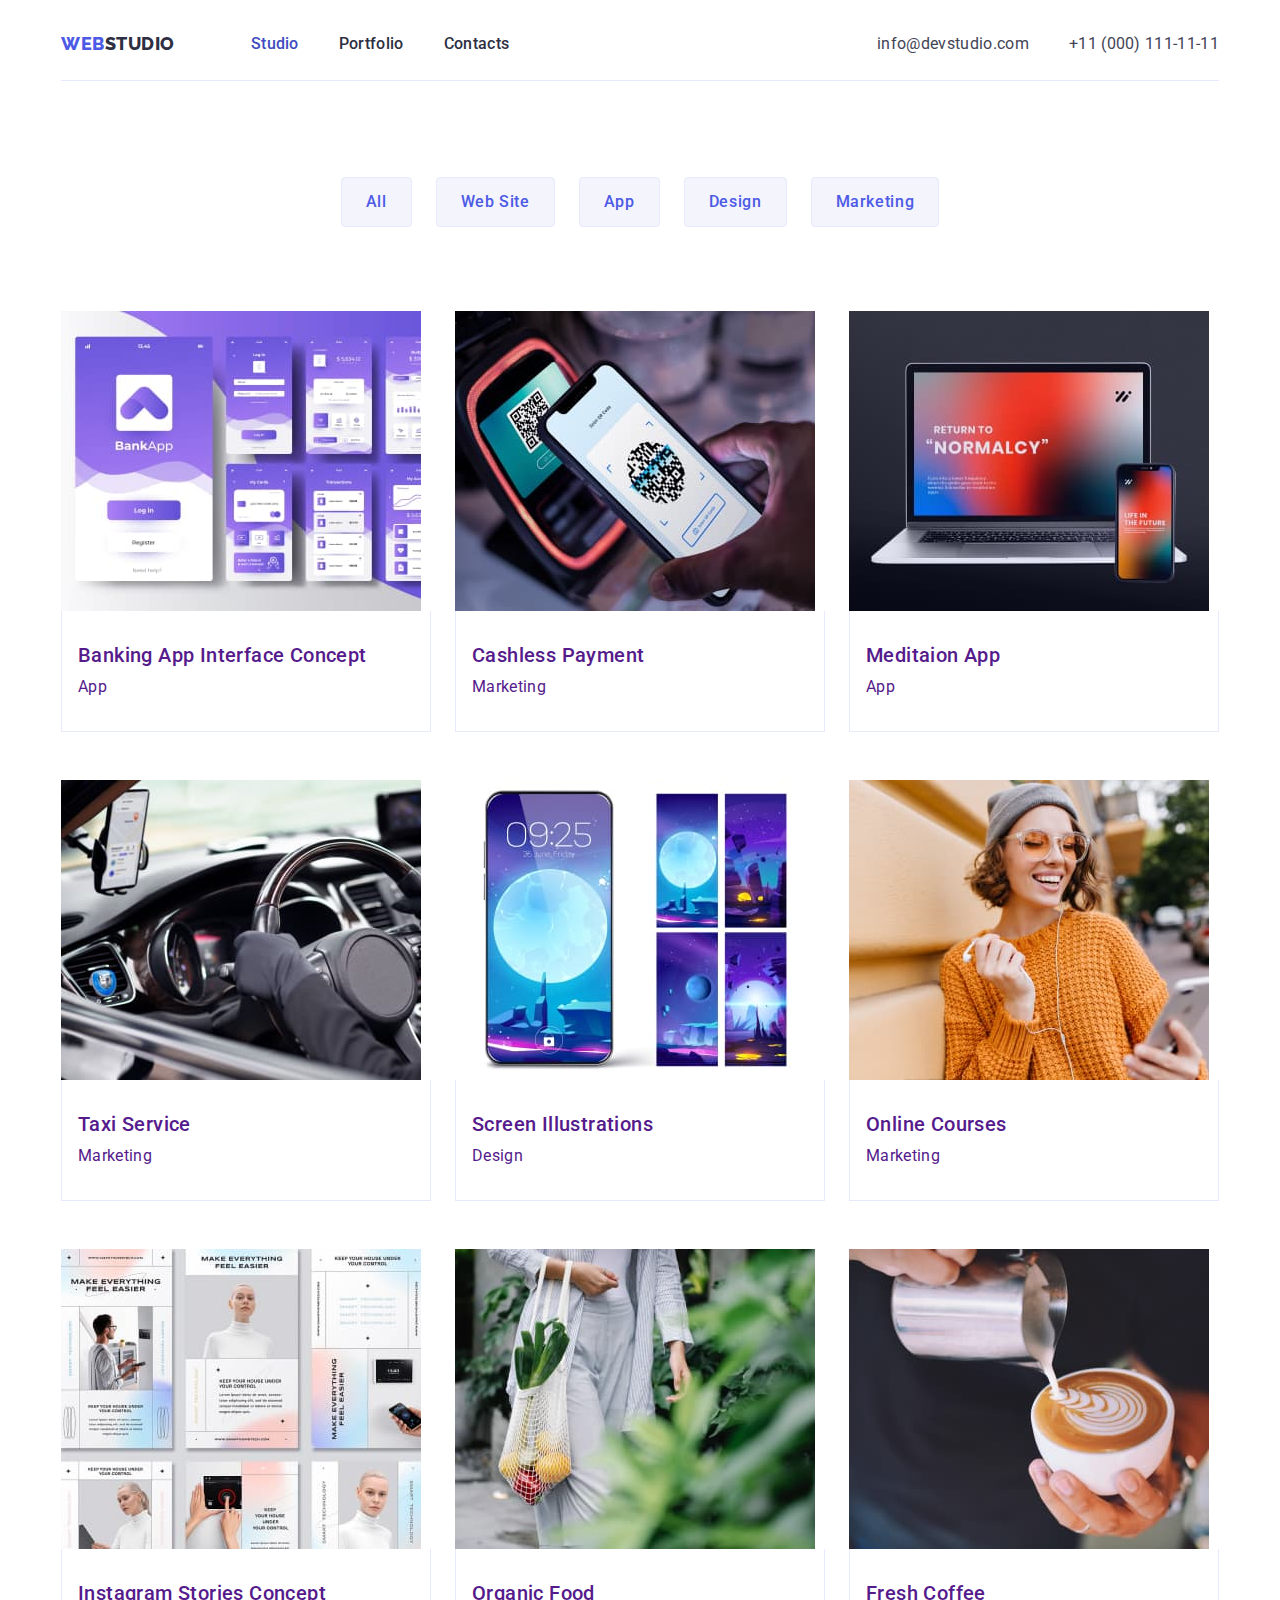
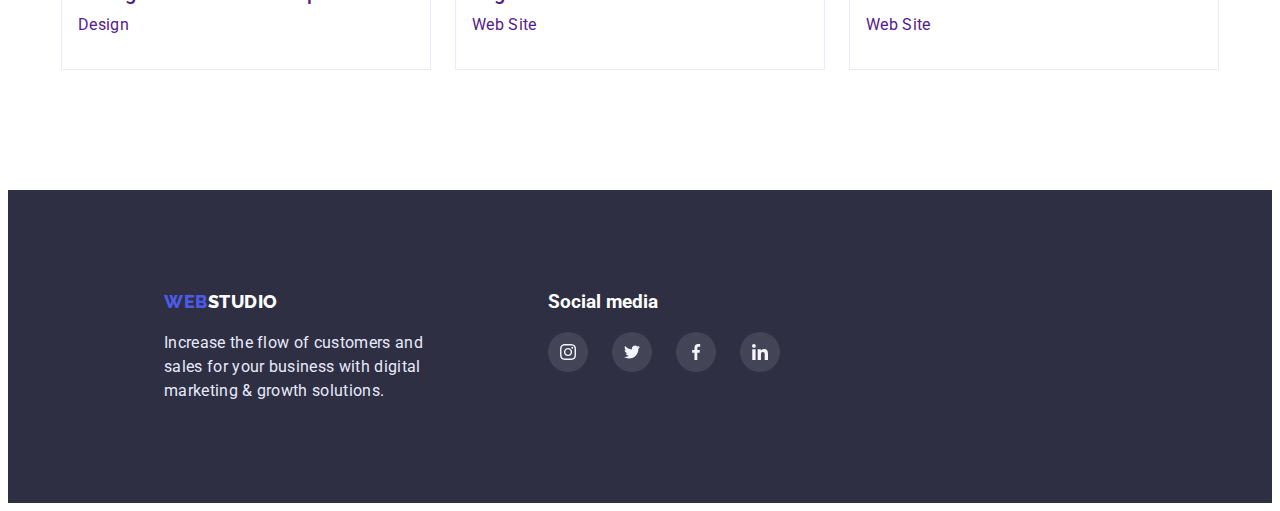
==== portfolio.html @ 43c2c73b "update-projekt" ====
<!DOCTYPE html>
<html lang="en">
  <head>
    <meta charset="UTF-8" />
    <meta http-equiv="X-UA-Compatible" content="IE=edge" />
    <meta name="viewport" content="width=device-width, initial-scale=1.0" />
    <title>Web Studio</title>
    <link
      rel="stylesheet"
      href="https://cdnjs.cloudflare.com/ajax/libs/modern-normalize/1.1.0/modern-normalize.min.css"
      integrity="sha512-wpPYUAdjBVSE4KJnH1VR1HeZfpl1ub8YT/NKx4PuQ5NmX2tKuGu6U/JRp5y+Y8XG2tV+wKQpNHVUX03MfMFn9Q=="
      crossorigin="anonymous"
      referrerpolicy="no-referrer"
    />
    <!--Fonts-->
    <link rel="preconnect" href="https://fonts.googleapis.com" />
    <link rel="preconnect" href="https://fonts.gstatic.com" crossorigin />
    <link
      href="https://fonts.googleapis.com/css2?family=Raleway:wght@800&family=Roboto:wght@400;500;700;900&display=swap"
      rel="stylesheet"
    />
    <!--Styles-->
    <link rel="stylesheet" href="./css/styles.css" />
  </head>

  <body>
    <!--Header-->
     <header class="header">
      <div class="container">
      <div class="header-container">
        <nav class="nav">
        <a class="logo" href="./index.html"
          ><span class="logo-web">Web</span>Studio</a
        >
        <ul class="nav-links">
          <li><a class="nav-link current" href="./index.html">Studio</a></li>
          <li><a class="nav-link" href="./portfolio.html">Portfolio</a></li>
          <li><a class="nav-link" href="">Contacts</a></li>
        </ul>
      </nav>
      <address>
        <ul class="adresses">
          <li>
            <a class="address" href="mailto:info@devstudio.com"
              >info@devstudio.com
            </a>
          </li>
          <li>
            <a class="address" href="tel:+110001111111"
              >+11 (000) 111-11-11</a
            >
          </li>
        </ul>
      </address>
      </div>
    </div>
    </header>
    <main>
       <!--Filter-->
      <section>
        <div class="container portfolio-container">
         
      <h1 class="portfolio-title-main">Portfolio</h1>
      <ul class="filter-button-list">
          <li><button class="filter-button" type="button">All</button></li>
          <li>
            <button class="filter-button" type="button">Web Site</button>
          </li>
          <li><button class="filter-button" type="button">App</button></li>
          <li>
            <button class="filter-button" type="button">Design</button>
          </li>
          <li>
            <button class="filter-button" type="button">Marketing</button>
          </li>
        </ul>
                
               <!--Portfolio-->
        <ul class="portfolio">
          <li class="portfolio-list">
            <a class="portfolio-link" href="">
              <img
              src="./images/banking-app-interface-concept.jpg"
              alt="Banking app"
              width="360"
              height="300"
            />
            <div class="portfolio-card">
            <h2 class="portfolio-title">Banking App Interface Concept</h2>
            <p class="portfolio-text">App</p></div>
            </a>
            </li>
          <li class="portfolio-list">
            <a class="portfolio-link" href="">
              <img
              src="./images/cashless-payment.jpg"
              alt="Cashless Payment"
              width="360"
              height="300"
            />
            <div class="portfolio-card">
            <h2 class="portfolio-title">Cashless Payment</h2>
            <p class="portfolio-text">Marketing</p>
            </div>
            </a>
            
            </li>
          <li class="portfolio-list">
            <a class="portfolio-link" href="">
              <img
              src="./images/meditaion-app.jpg"
              alt="Meditaion App"
              width="360"
              height="300"
            />
           <div class="portfolio-card">
             <h2 class="portfolio-title">Meditaion App</h2>
            <p class="portfolio-text">App</p>
           </div>
            </a>
            
          </li>
          <li class="portfolio-list">
            <a class="portfolio-link" href="">
               <img
              src="./images/taxi-service.jpg"
              alt="The front panel of the car"
              width="360"
              height="300"
            />
            <div class="portfolio-card">
              <h2 class="portfolio-title">Taxi Service</h2>
            <p class="portfolio-text">Marketing</p>
            </div>
            </a>
           
          </li>
          <li class="portfolio-list">
            <a class="portfolio-link" href="">
              <img
              src="./images/screen-illustrations.jpg"
              alt="Screen illustrations"
              width="360"
              height="300"
            />
            <div class="portfolio-card">
              <h2 class="portfolio-title">Screen Illustrations</h2>
            <p class="portfolio-text">Design</p>
            </div>
            </a>
            
          </li>
          <li class="portfolio-list">
            <a class="portfolio-link" href="">
               <img
              src="./images/online-courses.jpg"
              alt="Woman looking at the phone"
              width="360"
              height="300"
            />
            <div class="portfolio-card">
              <h2 class="portfolio-title">Online Courses</h2>
            <p class="portfolio-text">Marketing</p>
            </div>
            </a>
           
          </li>
          <li class="portfolio-list">
            <a class="portfolio-link" href="">
              <img
              src="./images/instagram-stories-concept.jpg"
              alt="Instagram pages"
              width="360"
              height="300"
            />
            <div class="portfolio-card">
              <h2 class="portfolio-title">Instagram Stories Concept</h2>
            <p class="portfolio-text">Design</p>
            </div>
            </a>
            
          </li>
          <li class="portfolio-list">
            <a class="portfolio-link" href="">
              <img
              src="./images/organic-food.jpg"
              alt="A woman carries a bag of fruit"
              width="360"
              height="300"
            />
           <div class="portfolio-card">
             <h2 class="portfolio-title">Organic Food</h2>
            <p class="portfolio-text">Web Site</p>
           </div>
            </a>
            
          </li>
          <li class="portfolio-list">
            <a class="portfolio-link" href="">
            <img
              src="./images/fresh-coffee.jpg"
              alt="Pouring milk into a cup of coffee"
              width="360"
              height="300"
            />
            <div class="portfolio-card">
              <h2 class="portfolio-title">Fresh Coffee</h2>
            <p class="portfolio-text">Web Site</p>
            </div>
            </a>
          </li>
        </ul>
        
        </div>
      </section>
    </main>
 <footer class="footer">
      <div class="container-footer">
        <div > 
      <a class="logo" href=./index.html><span class="logo-web">Web</span><span class="logo-studio">Studio</span></a>
      <p class="footer-text">
        Increase the flow of customers and sales for your business with digital
        marketing & growth solutions.
      </p>
      </div>
      <div class="footer-social">
        <h3 class="footer-social-title">Social media</h3>
        <ul class="social-list">
              <li class="sotial-link-li">
              <a class="social-link footer-link" href="">
              <svg class="team-item" width="16px" height="16px">
                <use href="/images/icons.svg#icon-instagram"></use>
              </svg>
              </a>
            </li>
              <li class="sotial-link-li">
                <a class="social-link footer-link" href="">
              <svg class="team-item" width="16px" height="16px">
                <use href="/images/icons.svg#icon-twitter"></use>
              </svg>
              </a>
              </li>
              <li class="sotial-link-li">
                <a class="social-link footer-link" href="">
              <svg class="team-item" width="16px" height="16px">
                <use href="/images/icons.svg#icon-facebook"></use>
              </svg>
              </a>
              </li>
              <li class="sotial-link-li">
                <a class="social-link footer-link" href="">
              <svg class="team-item" width="16px" height="16px">
                <use href="/images/icons.svg#icon-linkedin"></use>
              </svg>
              </a>
              </li>
            </ul>
      </div>
      </div>
      
    </footer>
  </body>
</html>
---- css/styles.css ----
:root{
    --color-brand:#4D5AE5;
    --color-pressed-state: #404BBF;
    --color-primary:#2E2F42;
    --color-primari-light: #FFFFFF;
    --color-secondary: #434455;
    --color-secondary-light: #E7E9FC;
    --color-border:  #8E8F99;
        

    --background-color-dark: #2E2F42;
    --background-color-gray: #F4F4FD;
    --background-color-light: #E5E5E5;
    --background-color-white: #FFFFFF;
    --background-color-hero: #2E2F42 ;
    }

/*Body*/

body{
    color: var(--color-primary);
    font-family: Roboto, sans-serif;
    font-size: 16px;
    line-height: 1.5;
    }
ul{
    list-style-type: none;
    padding: 0;
    margin-top: 0;
    margin-bottom: 0;
}
a{
    text-decoration: none;
}
p, h1, h2, h3, h4, h5, h6{
    margin: 0;
}
img{
    display: block;
}
.container {
    width: 100%;
    max-width: 1158px;
    margin: 0 auto;
    padding: 0 15px;
}

/*Header*/

.header-container{
display: flex;
align-items: center;
border-bottom: 1px solid var(--color-secondary-light);

}
.nav{
    display: flex;
    align-items: center;
    flex-grow: 1;
}
.header{
    background-color: var(--background-color-white);
}
.logo{
    font-family: Raleway, sans-serif;
    font-weight: 800;
    font-size: 18px;
    line-height: 1.34;
    text-transform: uppercase;
    color: var(--color-primary);
    letter-spacing: 0.03em;
    margin-right: 76px;
}
.logo-web{
    color: var(--color-brand);
    max-width: 44px;
}
.nav-links{
display: flex;
gap: 40px;
padding: 24px 0;
}
.adresses{
    display: flex;
    gap: 40px;
}
.nav-links .nav-link.current{
    color: var(--color-pressed-state);
}
.nav-link{
    color: var(--color-primary);
    letter-spacing: 0.02em;
    font-weight: 500;
    accent-color: var(--color-pressed-state);
    max-width: 66px;
    
}
.nav-link:hover,
.nav-link:focus {
    color: var(--color-pressed-state);
    
}
.nav-links:hover::after{
    text-decoration: underline var(--color-pressed-state);
}
.address{
    color: var(--color-secondary);
    font-weight: 400;
    letter-spacing: 0.02em;
    font-style: normal;
    max-width: 152px;
}
.address:hover,
.address:focus{
    color: var(--color-pressed-state)
}

/*Hero*/
.hero-container{
    padding: 188px 0 ;

 }
.hero{
    background-repeat: no-repeat;
    background-position: center;
    background-size: cover;
    background-image: linear-gradient(
        rgba(46, 47, 66, 0.7),
        rgba(46, 47, 66, 0.7)
        ),url('../images/people-office-hero.jpg')
    ;
    background-color: var(--background-color-hero) ;
    
    
    }
.hero-title{
    color: var(--color-primari-light);
    font-size: 56px;
    line-height: 1.07;
    letter-spacing: 0.02em;
    margin: 0 auto;
    max-width: 496px;
    text-align: center;
    margin-bottom: 64px;
}

.hero-button{
    font-family: Roboto, sans-serif;
    font-weight: 500;
    font-size: 16px;
    line-height: 1.5;
    color: var(--color-primari-light);
    background-color: var(--color-brand);
    cursor: pointer;
    letter-spacing: 0.04em;
    padding:  16px 32px;
    max-width: 196px;
    border: none;
    border-radius: 4px;
    margin: 0 auto;
    display: block;
}
.hero-button:hover,
.hero-button:focus {
    background-color: var(--color-pressed-state);
}

/*About*/
.about-conteiner{
    padding-top: 120px;
    padding-bottom: 120px;
}
.about-list{
    display: flex;
    gap: 24px;
    flex-wrap: wrap;
}
.about-title-main{
    display: none;
}
.about-elements{
    flex-basis: calc((100% - 72px) / 4);
}
.about-titel{ 
    
    font-size: 20px;
    line-height: 1.2;
    font-weight: 500;
    letter-spacing: 0.02em;
    margin-bottom: 8px;    
}
.about-text{
    color: var(--color-secondary);
    letter-spacing: 0.02em;
    max-width: 264px;
}

.item{
    height: 112px;
    background-color: var(--background-color-gray);
    align-items: center;
    display: flex;
    justify-content: center;
    padding-top: 24px;
    padding-bottom: 24px;
    margin-bottom: 8px;
    border-radius: 4px;
}

/*What are we doing*/

.we-doing-title{
    font-size: 36px;
    line-height: 1.11;
    letter-spacing: 0.02em;
    text-transform: capitalize;
    text-align: center;
    margin-bottom: 72px;
}
.we-doing-list{
    display: flex;
    gap: 24px;
    flex-wrap: wrap;
}
.we-doing-img{
    flex-basis: calc((100% - 48px) / 3);
}
.we-doing-container{
    padding-bottom: 120px;
}
/*Team*/
.team-container{
    justify-content: center;
}
.team{
    background-color: var(--background-color-gray);
}
.team-member{
    background-color: var(--background-color-white);
    flex-basis: calc((100% - 72px) / 4);
}
.team-title-main{
    font-size: 36px;
    line-height: 1.11;
    letter-spacing: 0.02em;
    text-transform: capitalize;
    text-align: center;
    margin-bottom: 72px;
}
.team-title{
    font-size: 20px;
    line-height: 1.2;
    letter-spacing: 0.02em;
    text-transform: capitalize;
    font-weight: 500;
    text-align: center;
    margin-bottom: 8px;
}
.team-text{
    letter-spacing: 0.02em; 
    text-align: center;
    margin-bottom: 8px;
    
    }
.team-container{
    display: flex;
    gap: 24px;
    flex-wrap: wrap;
}
.teams-container{
    padding-bottom: 120px;
    padding-top: 120px;
}
.team-info{
   padding-top: 32px;
   padding-bottom: 32px;
   box-shadow: 0px 1px 6px rgb(46 47 66 / 8%), 0px 1px 1px rgb(46 47 66 / 16%), 0px 2px 1px rgb(46 47 66 / 8%);
   border-radius: 0px 0px 4px 4px;
}



 .social-list{
    display: flex;
    gap: 24px;
    justify-content: center;
  }
.sotial-link-li{
    width: 40px;
    height: 40px;
}

.social-link{
    display: flex;
    align-items: center;
    justify-content: center;
    background-color: var(--color-brand);
    border-radius: 50%;
    width: 100%;
    height: 100%;
    }
.social-link:hover{
    background-color: var(--color-pressed-state);
}    


/*Customers*/

.container-customers{
    padding-top: 130px;
    padding-bottom: 120px;
}
.customer-titel{
    font-size: 36px;
    line-height: 1.2;
    letter-spacing: 0.02em;
    text-transform: capitalize;
    text-align: center;
    margin-bottom: 72px;
}

.customers-list{
    display: flex;
    justify-content: center;
    gap: 24px;
}
.customer{
    border: 1px solid var(--color-border);
    border-radius: 4px;

}
.customer:hover{
    border: 1px solid var(--color-pressed-state);
    
}
.customer-link{
    display: flex;
    align-items: center;
    justify-content: center;
    width: 168px;
    height: 88px;  
    
}
.customer-icon{
    fill: #8E8F99;
}
.customer-link:hover{
    color: #404BBF;
}
.customer-icon:hover{
    fill: currentColor;
}

/*Footer*/

.container-footer{
    display: flex;
    gap: 120px;
}
.footer{
    padding-top: 100px;
    padding-bottom: 100px;
    padding-left: 156px;
    background-color: var(--background-color-hero);
    }
.logo-studio{
    color: var(--color-primari-light);
}
.footer-text{
    color: var(--color-secondary-light);
    letter-spacing: 0.02em;
    max-width: 264px;
    margin-top: 16px;
}
.footer-social-title{
    color: var(--color-primari-light);
    margin-bottom: 16px;

}
.footer-social{
    display: flex;
    flex-direction: column;
    justify-content: center;
    height: 80px;
    
}
.footer-link{
    background-color: rgba(255, 255, 255, 0.1);;
}
.footer-link:hover{
    background-color:  #31D0AA;;
}
/*Filter*/
.portfolio-container{
    padding-top: 96px;
    padding-bottom: 120px;
}

.portfolio-title-main{
    display: none;
}
.filter-button-list{
    display: flex;
    gap: 24px;
    margin-bottom: 84px;
    justify-content: center;
}
.filter-button{
    color: var(--color-brand);
    background-color: var(--background-color-gray);
    border: 1px;
    border-radius: 4px;
    cursor: pointer;
    letter-spacing: 0.04em;
    font-family: Roboto, sans-serif;
    font-weight: 500;
    font-size: 16px;
    line-height: 1.5;
    border: 1px solid var(--color-secondary-light);
    padding: 12px 24px;
 }
        
.filter-button:hover,
.filter-button:focus{
    color: var(--color-primari-light);
    background-color: var(--color-pressed-state);
    box-shadow: 0px 3px 1px rgba(0, 0, 0, 0.1), 
    0px 2px 1px rgba(0, 0, 0, 0.08),
     0px 2px 2px rgba(0, 0, 0, 0.12);
}

/*Portfolio*/

.portfolio-card{
    border-right: 1px solid var(--color-secondary-light);
    border-left: 1px solid var(--color-secondary-light);
    border-bottom: 1px solid var(--color-secondary-light);
    padding-top: 32px;
    padding-bottom: 32px;
    padding-left: 16px;
}
.portfolio-title{
    font-size: 20px;
    line-height: 1.2;
    letter-spacing: 0.02em;
    font-weight: 500;
    text-transform: capitalize;
    margin-bottom: 8px;
}
.portfolio-text{
    letter-spacing: 0.02em;
}
.portfolio{
    display: flex;
    flex-wrap: wrap;
    row-gap: 48px;
    column-gap: 24px;
}
.portfolio-list{
    flex-basis: calc((100% - 48px) / 3);
}

.portfolio-link:hover {
    border: 1px solid var(--background-color-gray);
    box-shadow: 0px 1px 6px rgba(46, 47, 66, 0.08),
                0px 1px 1px rgba(46, 47, 66, 0.16), 
                0px 2px 1px rgba(46, 47, 66, 0.08);
}
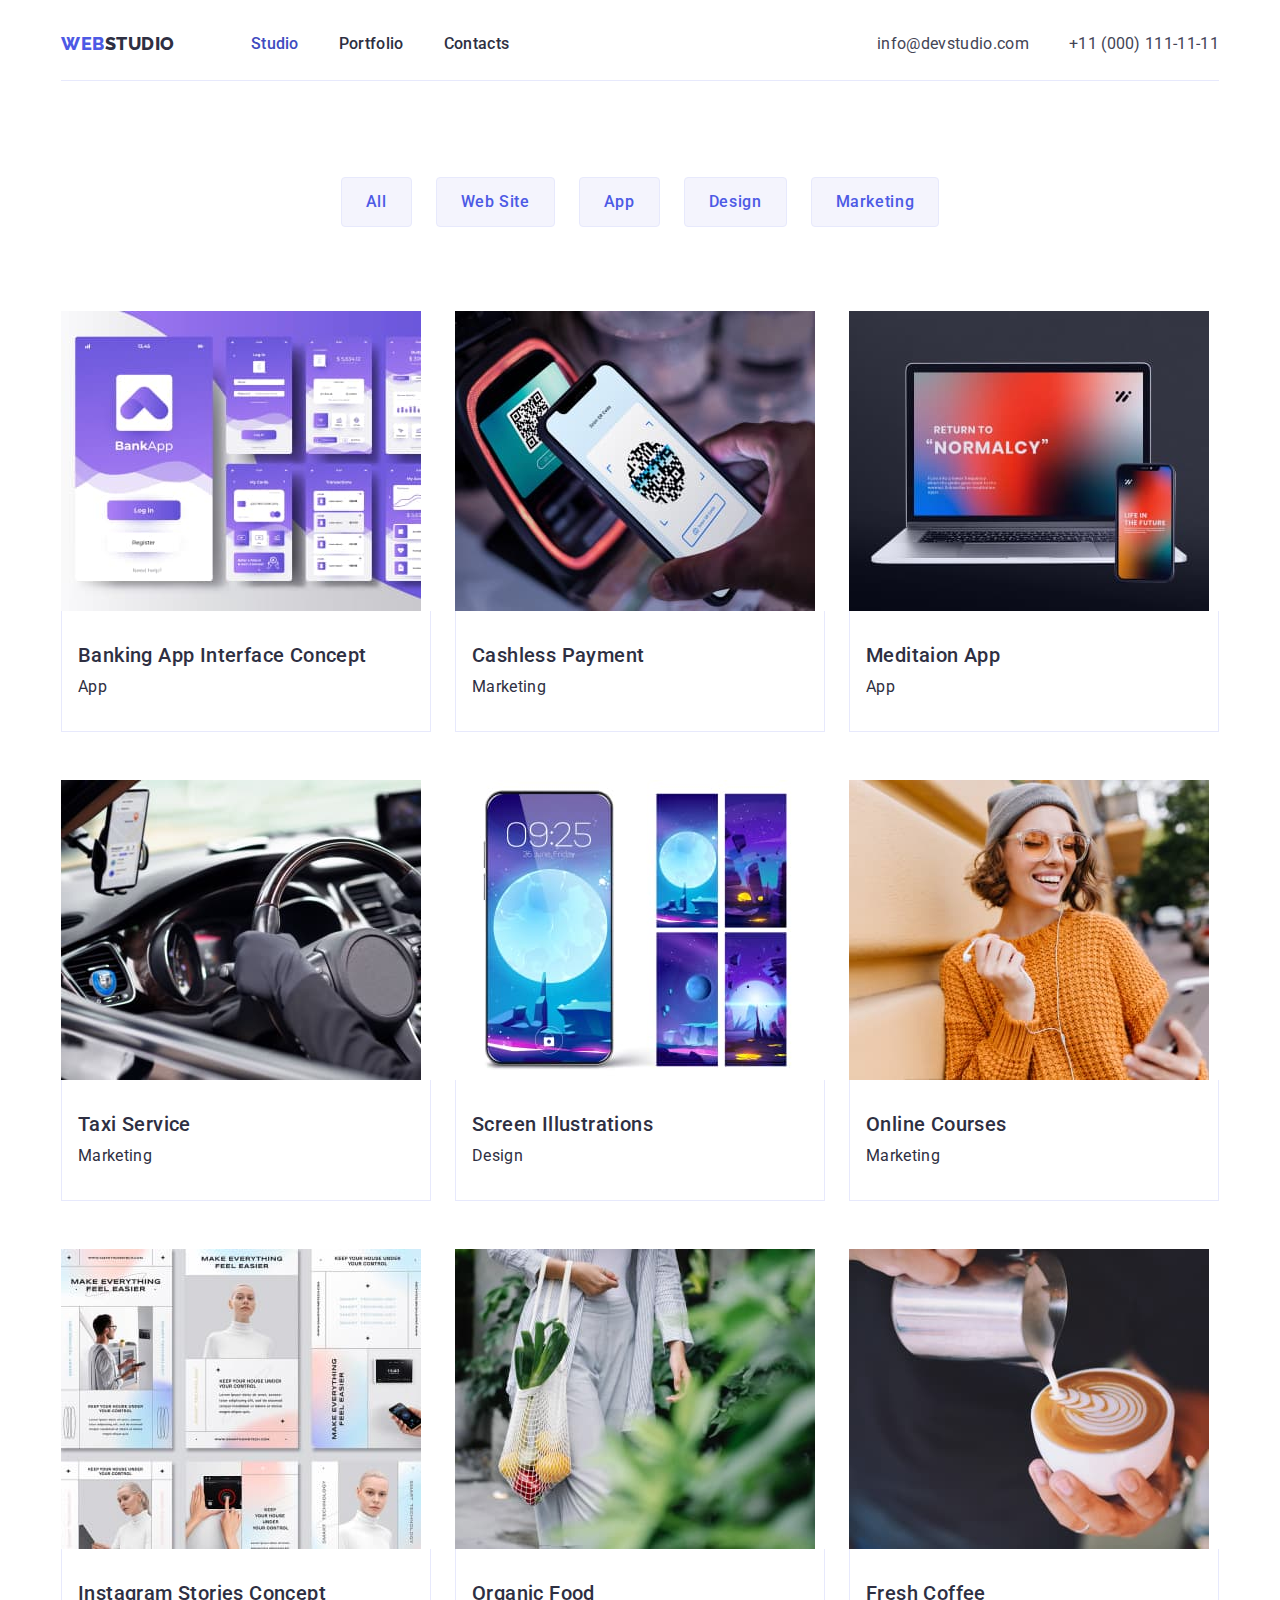
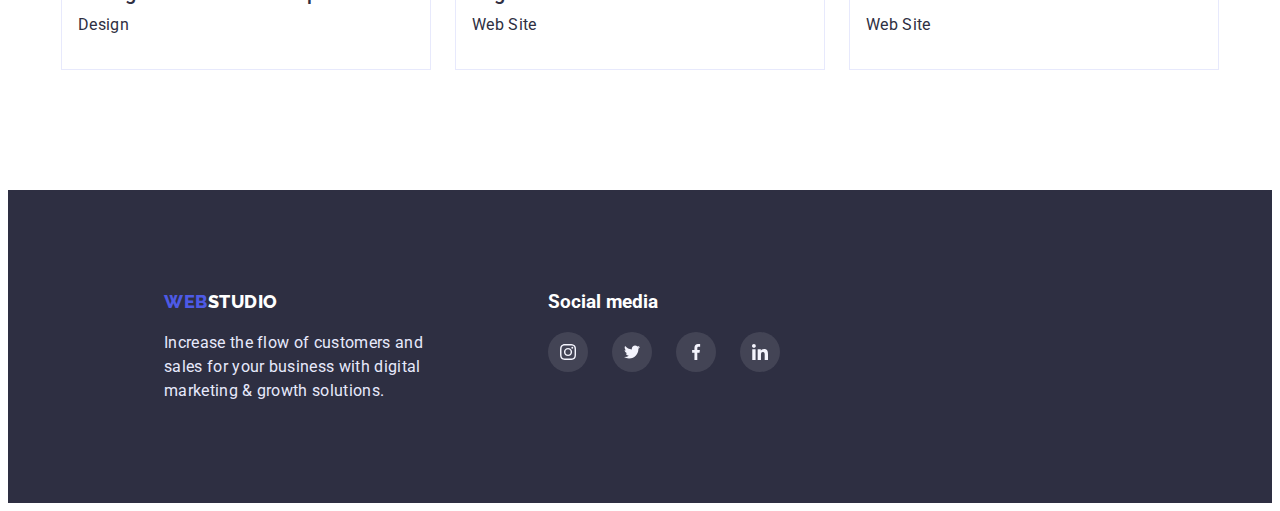
==== commit 4e549057: "updaite" ====
--- a/portfolio.html
+++ b/portfolio.html
@@ -78,7 +78,8 @@
                <!--Portfolio-->
         <ul class="portfolio">
           <li class="portfolio-list">
-            <a class="portfolio-link" href="">
+            <div class="card">
+              <a class="portfolio-link" href="">
               <img
               src="./images/banking-app-interface-concept.jpg"
               alt="Banking app"
@@ -89,6 +90,8 @@
             <h2 class="portfolio-title">Banking App Interface Concept</h2>
             <p class="portfolio-text">App</p></div>
             </a>
+            </div>
+            
             </li>
           <li class="portfolio-list">
             <a class="portfolio-link" href="">
@@ -229,28 +232,28 @@
               <li class="sotial-link-li">
               <a class="social-link footer-link" href="">
               <svg class="team-item" width="16px" height="16px">
-                <use href="/images/icons.svg#icon-instagram"></use>
+                <use href="./images/icons.svg#icon-instagram"></use>
               </svg>
               </a>
             </li>
               <li class="sotial-link-li">
                 <a class="social-link footer-link" href="">
               <svg class="team-item" width="16px" height="16px">
-                <use href="/images/icons.svg#icon-twitter"></use>
+                <use href="./images/icons.svg#icon-twitter"></use>
               </svg>
               </a>
               </li>
               <li class="sotial-link-li">
                 <a class="social-link footer-link" href="">
               <svg class="team-item" width="16px" height="16px">
-                <use href="/images/icons.svg#icon-facebook"></use>
+                <use href="./images/icons.svg#icon-facebook"></use>
               </svg>
               </a>
               </li>
               <li class="sotial-link-li">
                 <a class="social-link footer-link" href="">
               <svg class="team-item" width="16px" height="16px">
-                <use href="/images/icons.svg#icon-linkedin"></use>
+                <use href="./images/icons.svg#icon-linkedin"></use>
               </svg>
               </a>
               </li>
--- a/css/styles.css
+++ b/css/styles.css
@@ -460,10 +460,13 @@
     flex-basis: calc((100% - 48px) / 3);
 }
 
-.portfolio-link:hover {
+.card:hover {
     border: 1px solid var(--background-color-gray);
     box-shadow: 0px 1px 6px rgba(46, 47, 66, 0.08),
                 0px 1px 1px rgba(46, 47, 66, 0.16), 
                 0px 2px 1px rgba(46, 47, 66, 0.08);
 }
-    + .portfolio-link{
+    color: inherit;
+    }
+   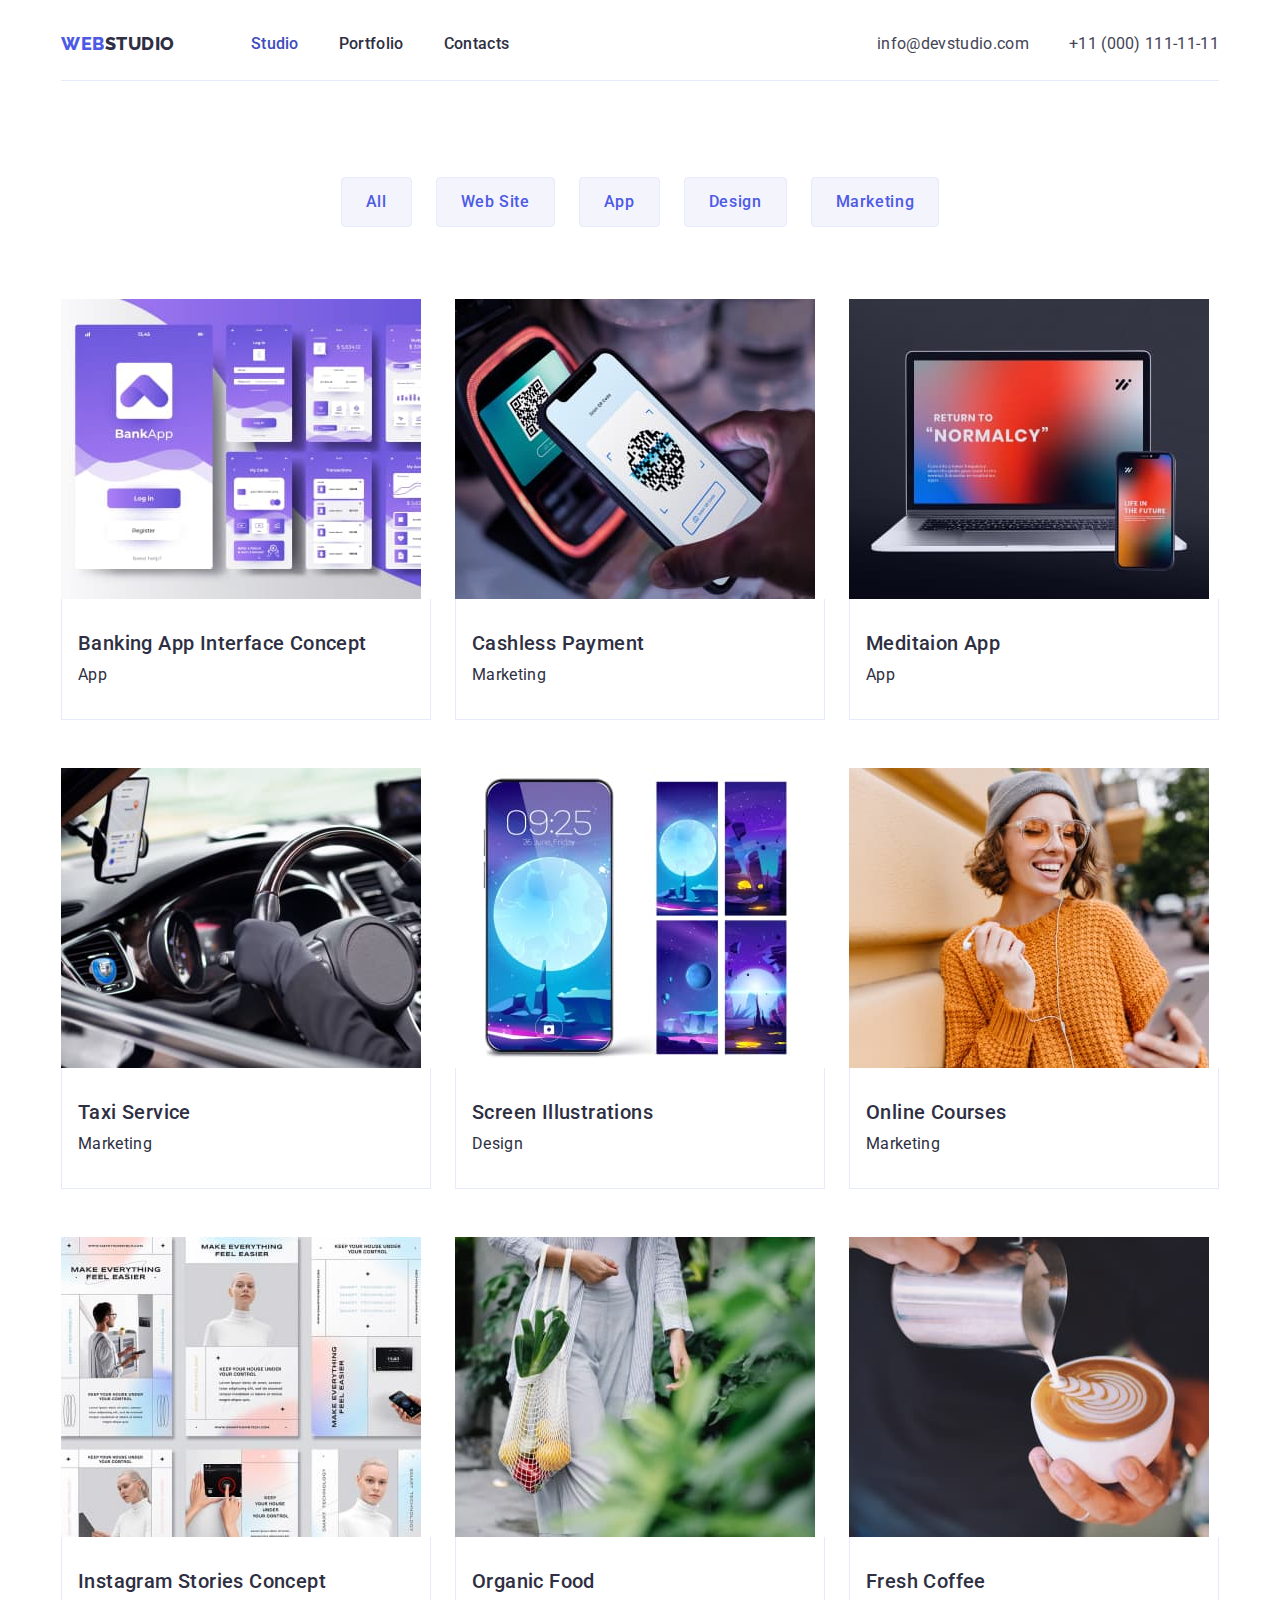
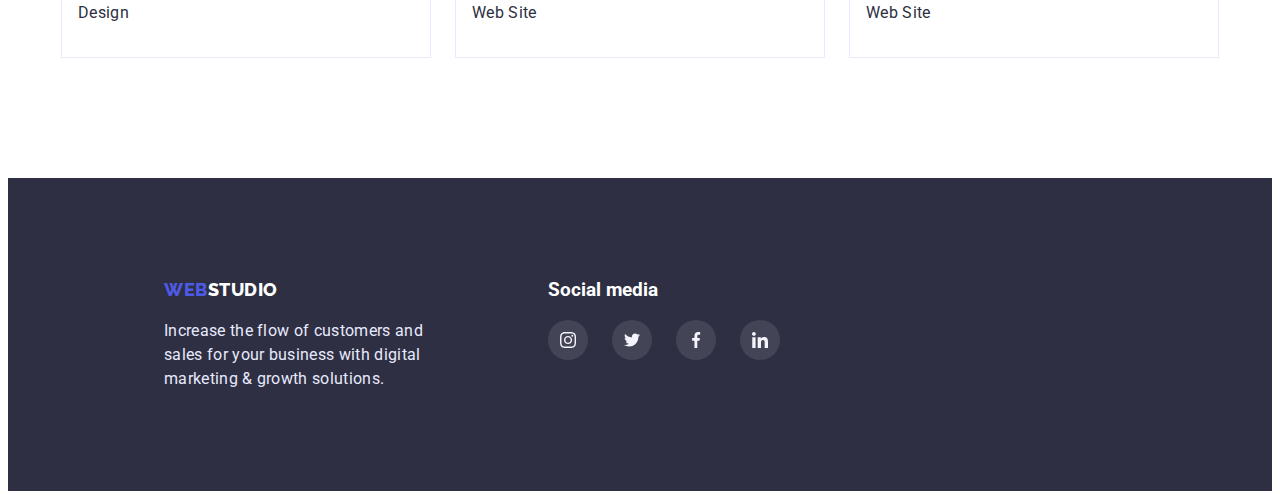
==== commit 4a4f0f4e: "update-files" ====
--- a/portfolio.html
+++ b/portfolio.html
@@ -74,7 +74,7 @@
             <button class="filter-button" type="button">Marketing</button>
           </li>
         </ul>
-                
+        
                <!--Portfolio-->
         <ul class="portfolio">
           <li class="portfolio-list">
@@ -91,10 +91,10 @@
             <p class="portfolio-text">App</p></div>
             </a>
             </div>
-            
             </li>
           <li class="portfolio-list">
-            <a class="portfolio-link" href="">
+            <div class="card">
+               <a class="portfolio-link" href="">
               <img
               src="./images/cashless-payment.jpg"
               alt="Cashless Payment"
@@ -104,12 +104,13 @@
             <div class="portfolio-card">
             <h2 class="portfolio-title">Cashless Payment</h2>
             <p class="portfolio-text">Marketing</p>
-            </div>
-            </a>
-            
+            </div> 
+            </a>
+            </div>
             </li>
           <li class="portfolio-list">
-            <a class="portfolio-link" href="">
+            <div class="card">
+              <a class="portfolio-link" href="">
               <img
               src="./images/meditaion-app.jpg"
               alt="Meditaion App"
@@ -121,10 +122,11 @@
             <p class="portfolio-text">App</p>
            </div>
             </a>
-            
-          </li>
-          <li class="portfolio-list">
-            <a class="portfolio-link" href="">
+            </div>
+          </li>
+          <li class="portfolio-list">
+            <div class="card">
+              <a class="portfolio-link" href="">
                <img
               src="./images/taxi-service.jpg"
               alt="The front panel of the car"
@@ -136,10 +138,11 @@
             <p class="portfolio-text">Marketing</p>
             </div>
             </a>
-           
-          </li>
-          <li class="portfolio-list">
-            <a class="portfolio-link" href="">
+            </div>
+          </li>
+          <li class="portfolio-list">
+            <div class="card">
+              <a class="portfolio-link" href="">
               <img
               src="./images/screen-illustrations.jpg"
               alt="Screen illustrations"
@@ -151,10 +154,11 @@
             <p class="portfolio-text">Design</p>
             </div>
             </a>
-            
-          </li>
-          <li class="portfolio-list">
-            <a class="portfolio-link" href="">
+            </div>
+          </li>
+          <li class="portfolio-list">
+            <div class="card">
+              <a class="portfolio-link" href="">
                <img
               src="./images/online-courses.jpg"
               alt="Woman looking at the phone"
@@ -166,10 +170,11 @@
             <p class="portfolio-text">Marketing</p>
             </div>
             </a>
-           
-          </li>
-          <li class="portfolio-list">
-            <a class="portfolio-link" href="">
+            </div>
+          </li>
+          <li class="portfolio-list">
+            <div class="card">
+              <a class="portfolio-link" href="">
               <img
               src="./images/instagram-stories-concept.jpg"
               alt="Instagram pages"
@@ -181,10 +186,11 @@
             <p class="portfolio-text">Design</p>
             </div>
             </a>
-            
-          </li>
-          <li class="portfolio-list">
-            <a class="portfolio-link" href="">
+            </div>
+          </li>
+          <li class="portfolio-list">
+            <div class="card">
+              <a class="portfolio-link" href="">
               <img
               src="./images/organic-food.jpg"
               alt="A woman carries a bag of fruit"
@@ -196,10 +202,11 @@
             <p class="portfolio-text">Web Site</p>
            </div>
             </a>
-            
-          </li>
-          <li class="portfolio-list">
-            <a class="portfolio-link" href="">
+            </div>
+          </li>
+          <li class="portfolio-list">
+            <div class="card">
+              <a class="portfolio-link" href="">
             <img
               src="./images/fresh-coffee.jpg"
               alt="Pouring milk into a cup of coffee"
@@ -211,9 +218,9 @@
             <p class="portfolio-text">Web Site</p>
             </div>
             </a>
-          </li>
-        </ul>
-        
+            </div>
+          </li>
+        </ul>
         </div>
       </section>
     </main>
@@ -260,7 +267,6 @@
             </ul>
       </div>
       </div>
-      
     </footer>
   </body>
 </html>
--- a/css/styles.css
+++ b/css/styles.css
@@ -402,7 +402,7 @@
 .filter-button-list{
     display: flex;
     gap: 24px;
-    margin-bottom: 84px;
+    margin-bottom: 72px;
     justify-content: center;
 }
 .filter-button{
@@ -461,7 +461,6 @@
 }
 
 .card:hover {
-    border: 1px solid var(--background-color-gray);
     box-shadow: 0px 1px 6px rgba(46, 47, 66, 0.08),
                 0px 1px 1px rgba(46, 47, 66, 0.16), 
                 0px 2px 1px rgba(46, 47, 66, 0.08);
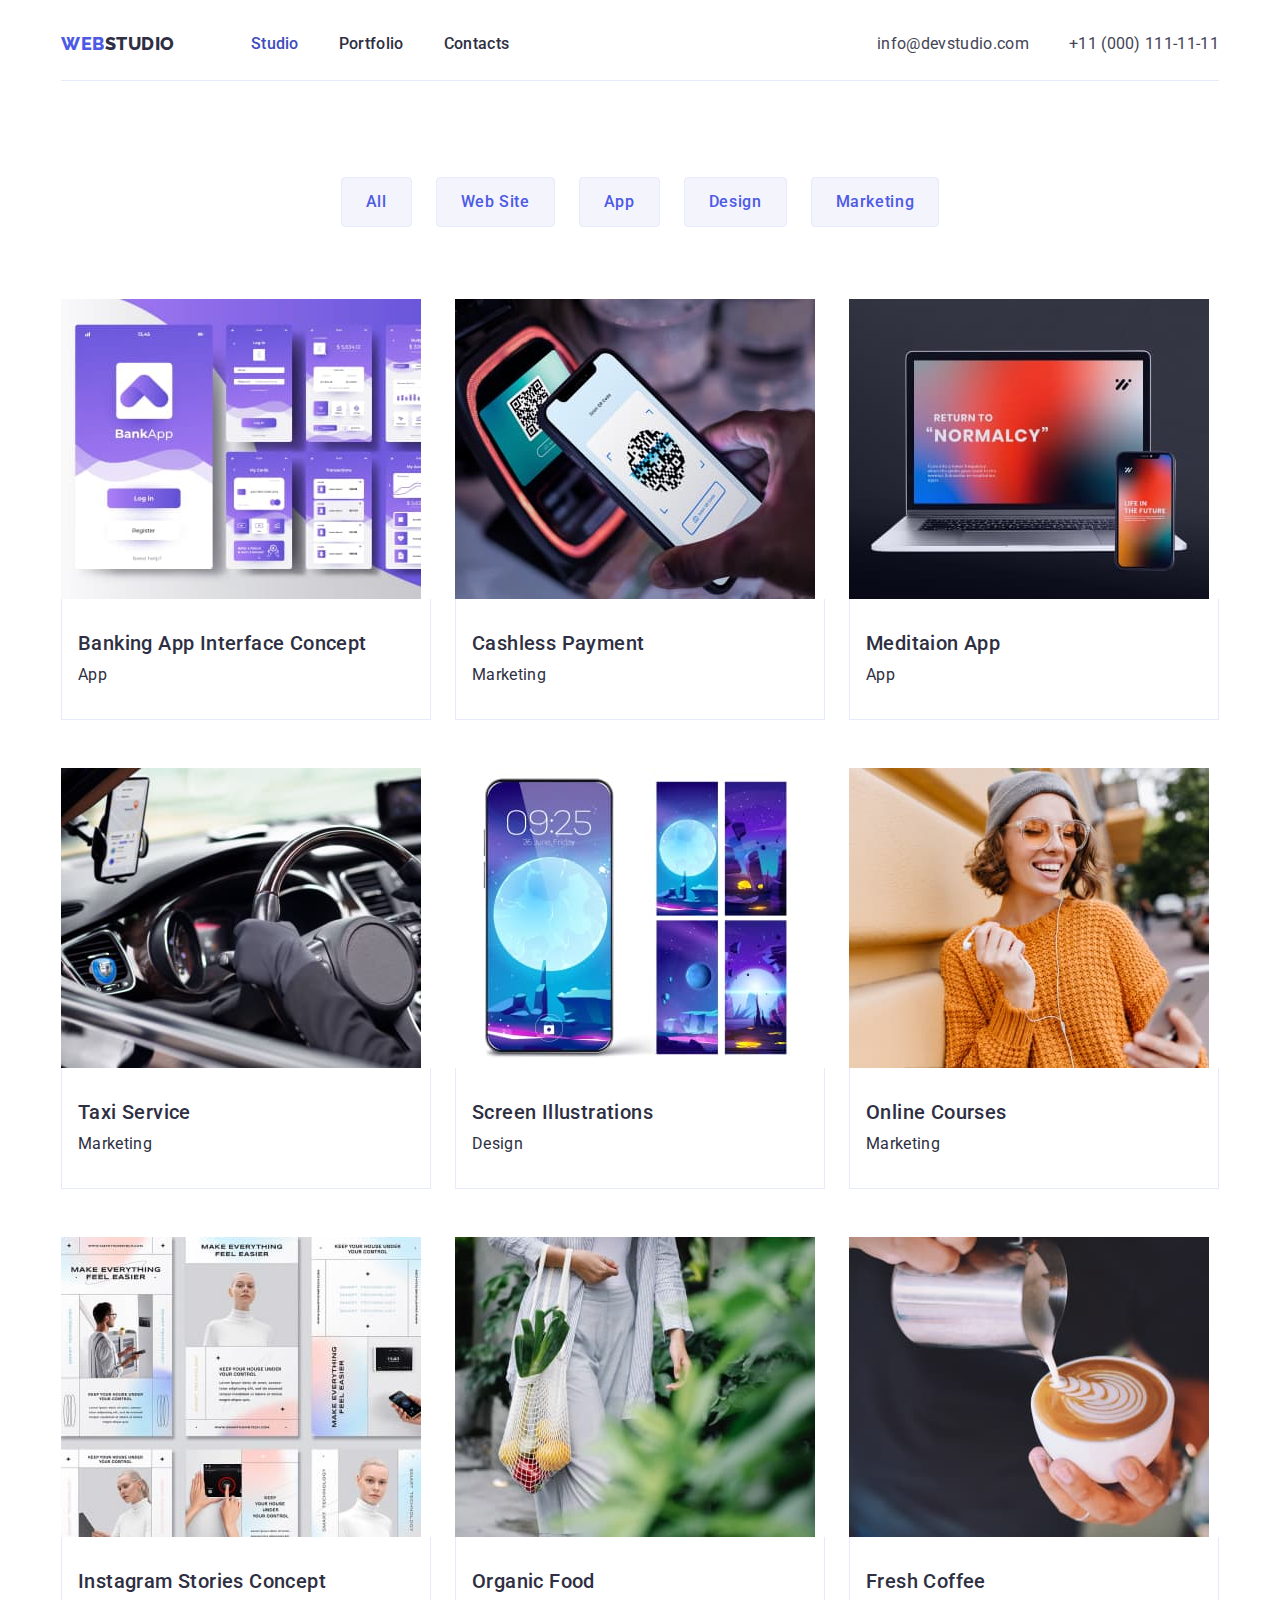
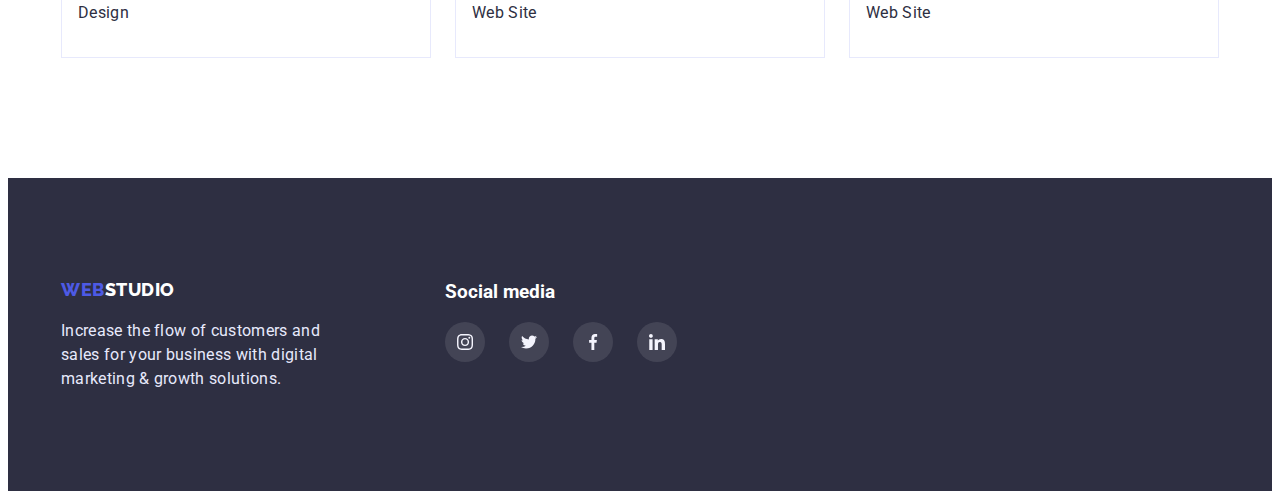
==== commit 50aa789f: "update" ====
--- a/portfolio.html
+++ b/portfolio.html
@@ -224,8 +224,8 @@
         </div>
       </section>
     </main>
- <footer class="footer">
-      <div class="container-footer">
+ <footer class="  footer ">
+      <div class="container container-footer">
         <div > 
       <a class="logo" href=./index.html><span class="logo-web">Web</span><span class="logo-studio">Studio</span></a>
       <p class="footer-text">
@@ -238,35 +238,36 @@
         <ul class="social-list">
               <li class="sotial-link-li">
               <a class="social-link footer-link" href="">
-              <svg class="team-item" width="16px" height="16px">
+              <svg class="team-item" width="16" height="16">
                 <use href="./images/icons.svg#icon-instagram"></use>
               </svg>
               </a>
             </li>
               <li class="sotial-link-li">
                 <a class="social-link footer-link" href="">
-              <svg class="team-item" width="16px" height="16px">
+              <svg class="team-item" width="16" height="16">
                 <use href="./images/icons.svg#icon-twitter"></use>
               </svg>
               </a>
               </li>
               <li class="sotial-link-li">
                 <a class="social-link footer-link" href="">
-              <svg class="team-item" width="16px" height="16px">
+              <svg class="team-item" width="16" height="16">
                 <use href="./images/icons.svg#icon-facebook"></use>
               </svg>
               </a>
               </li>
               <li class="sotial-link-li">
                 <a class="social-link footer-link" href="">
-              <svg class="team-item" width="16px" height="16px">
+              <svg class="team-item" width="16" height="16">
                 <use href="./images/icons.svg#icon-linkedin"></use>
               </svg>
               </a>
               </li>
             </ul>
       </div>
-      </div>
+      </div> 
+      
     </footer>
   </body>
 </html>
--- a/css/styles.css
+++ b/css/styles.css
@@ -117,22 +117,22 @@
 
 /*Hero*/
 .hero-container{
-    padding: 188px 0 ;
-
- }
-.hero{
+
+    padding: 188px 0;
     background-repeat: no-repeat;
     background-position: center;
     background-size: cover;
-    background-image: linear-gradient(
-        rgba(46, 47, 66, 0.7),
-        rgba(46, 47, 66, 0.7)
-        ),url('../images/people-office-hero.jpg')
-    ;
-    background-color: var(--background-color-hero) ;
-    
-    
-    }
+    background-image: linear-gradient(rgba(46, 47, 66, 0.7),
+                    rgba(46, 47, 66, 0.7)), url('../images/people-office-hero.jpg');
+    background-color: var(--background-color-hero);
+    max-width: 1440px;
+    height: 600px;
+    margin-left: auto;
+    margin-right: auto;
+}
+
+ 
+    
 .hero-title{
     color: var(--color-primari-light);
     font-size: 56px;
@@ -201,8 +201,7 @@
     align-items: center;
     display: flex;
     justify-content: center;
-    padding-top: 24px;
-    padding-bottom: 24px;
+    
     margin-bottom: 8px;
     border-radius: 4px;
 }
@@ -302,7 +301,9 @@
 .social-link:hover{
     background-color: var(--color-pressed-state);
 }    
-
+.social-link:focus {
+    background-color: var(--color-pressed-state);
+}
 
 /*Customers*/
 
@@ -325,31 +326,41 @@
     gap: 24px;
 }
 .customer{
+    width: 168px;
+    height: 88px;
+
+}
+
+.customer-link{
+    display: block;
+    width: 100%;
+    height: 100%;
     border: 1px solid var(--color-border);
     border-radius: 4px;
-
-}
-.customer:hover{
+    color: #8E8F99;
+    padding: 16px 32px;
+    
+}
+.customer-icon{
+    fill: currentColor
+}
+.customer-link:hover
+{
+    border-radius: 4px;
+    color: var(--color-pressed-state);
     border: 1px solid var(--color-pressed-state);
     
 }
-.customer-link{
-    display: flex;
-    align-items: center;
-    justify-content: center;
-    width: 168px;
-    height: 88px;  
-    
-}
-.customer-icon{
-    fill: #8E8F99;
-}
-.customer-link:hover{
-    color: #404BBF;
-}
-.customer-icon:hover{
-    fill: currentColor;
-}
+.customer-link:focus {
+    border-radius: 4px;
+    color: var(--color-pressed-state);
+    border: 1px solid var(--color-pressed-state);
+
+}
+
+
+    
+
 
 /*Footer*/
 
@@ -360,7 +371,6 @@
 .footer{
     padding-top: 100px;
     padding-bottom: 100px;
-    padding-left: 156px;
     background-color: var(--background-color-hero);
     }
 .logo-studio{
@@ -377,19 +387,17 @@
     margin-bottom: 16px;
 
 }
-.footer-social{
-    display: flex;
-    flex-direction: column;
-    justify-content: center;
-    height: 80px;
-    
-}
+
 .footer-link{
     background-color: rgba(255, 255, 255, 0.1);;
 }
 .footer-link:hover{
-    background-color:  #31D0AA;;
-}
+    background-color:  #31D0AA;
+}
+.footer-link:focus {
+    background-color: #31D0AA;
+}
+
 /*Filter*/
 .portfolio-container{
     padding-top: 96px;
